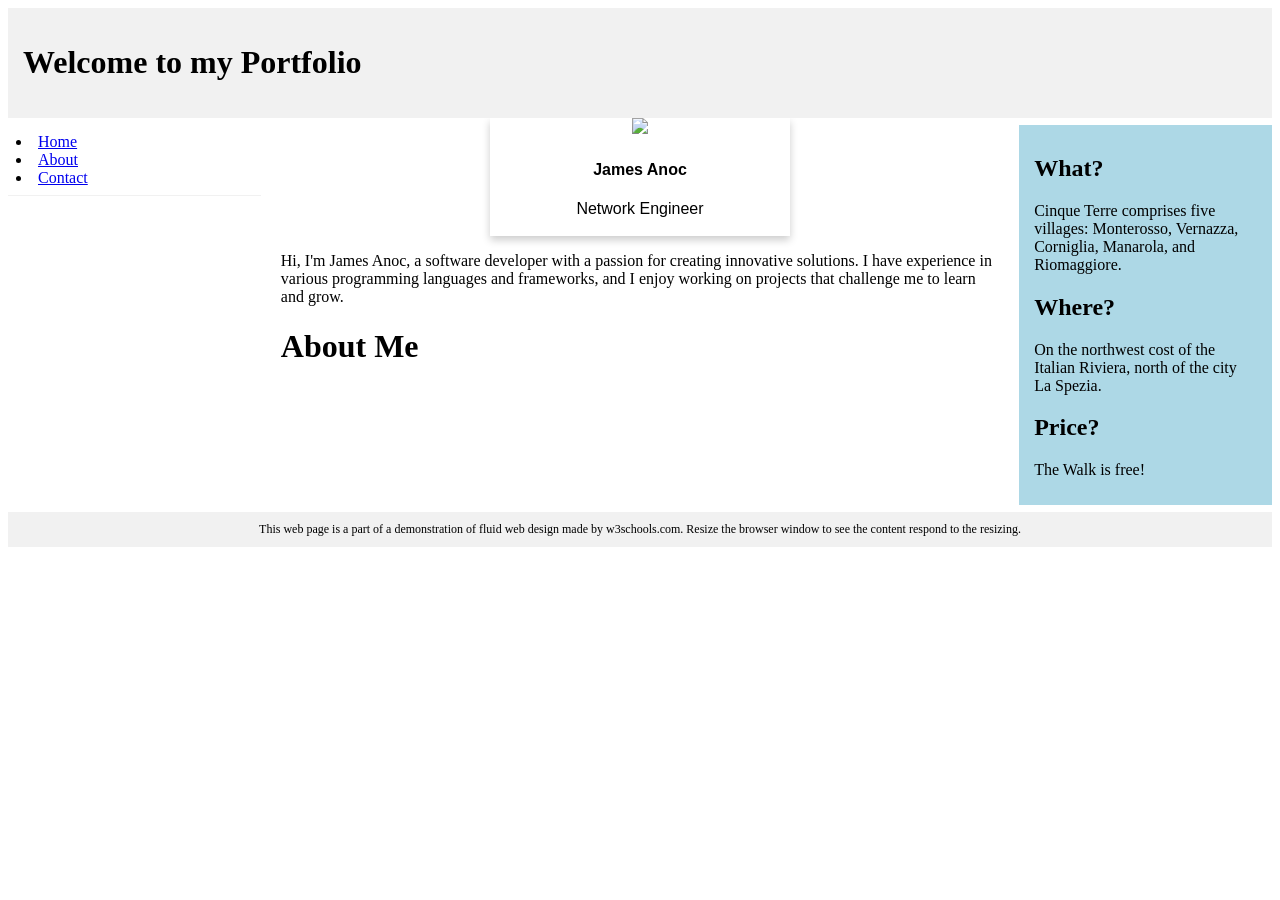
==== index.html @ 73a14f1a "add portfolio" ====
<!DOCTYPE html>
<html lang="en">
<head>
    <meta charset="UTF-8">
    <meta name="viewport" content="width=device-width, initial-scale=1.0">
    <title>James Anoc Portfolio</title>
    <link rel="stylesheet" href="style.css">
</head>
<body>
</head>
<body style="font-family:Verdana;">

<div style="background-color:#f1f1f1;padding:15px;">
  <h1>Welcome to my Portfolio</h1>
</div>

<div style="overflow:auto">
  <div class="menu">
    <div class="menuitem">
      <li><a href="/home.html">Home</a></li>
      <li><a href="/about.html">About</a></li>
      <li><a href="/contact.html">Contact</a></li>
    </div>
   
  </div>

  <div class="main">
    <div class="card">
      <img src="https://static.vecteezy.com/system/resources/previews/026/631/405/non_2x/human-icon-symbol-design-illustration-vector.jpg" style="width:50%">
    <div class="container">
        <h4><b>James Anoc</b></h4> 
    <p>Network Engineer</p>
    </div>
  </div>
    <p>Hi, I'm James Anoc, a software developer with a passion for creating innovative solutions. I have experience in various programming languages and frameworks, and I enjoy working on projects that challenge me to learn and grow.</p>
    <h1>About Me</h1>
  </div>

  

  <div class="right">
    <h2>What?</h2>
    <p>Cinque Terre comprises five villages: Monterosso, Vernazza, Corniglia, Manarola, and Riomaggiore.</p>
    <h2>Where?</h2>
    <p>On the northwest cost of the Italian Riviera, north of the city La Spezia.</p>
    <h2>Price?</h2>
    <p>The Walk is free!</p>
  </div>
</div>


<div style="background-color:#f1f1f1;text-align:center;padding:10px;margin-top:7px;font-size:12px;"> This web page is a part of a demonstration of fluid web design made by w3schools.com. Resize the browser window to see the content respond to the resizing.</div>

</body>

</body>
</html>
---- style.css ----
* {
  box-sizing: border-box;
}
.menu {
  float: left;
  width: 20%;
}
.menuitem {
  padding: 8px;
  margin-top: 7px;
  border-bottom: 1px solid #f1f1f1;
  text-decoration-color: black

}
.main {
  float: left;
  width: 60%;
  padding: 0 20px;
  overflow: hidden;
}
.right {
  background-color: lightblue;
  float: left;
  width: 20%;
  padding: 10px 15px;
  position: relative;
  margin-top: 7px;
}

.card {
  box-shadow: 0 4px 8px 0 rgba(0, 0, 0, 0.2);
  max-width: 300px;
  margin: auto;
  text-align: center;
  font-family: arial;
}
.card:hover {
  box-shadow: 0 8px 16px 0 rgba(0,0,0,0.2);
}

.container {
  padding: 2px 16px;
}

@media only screen and (max-width:800px) {
  /* For tablets: */
  .main {
    width: 80%;
    padding: 0;
  }
  .right {
    width: 100%;
  }
}
@media only screen and (max-width:500px) {
  /* For mobile phones: */
  .menu, .main, .right {
    width: 100%;
  }
}
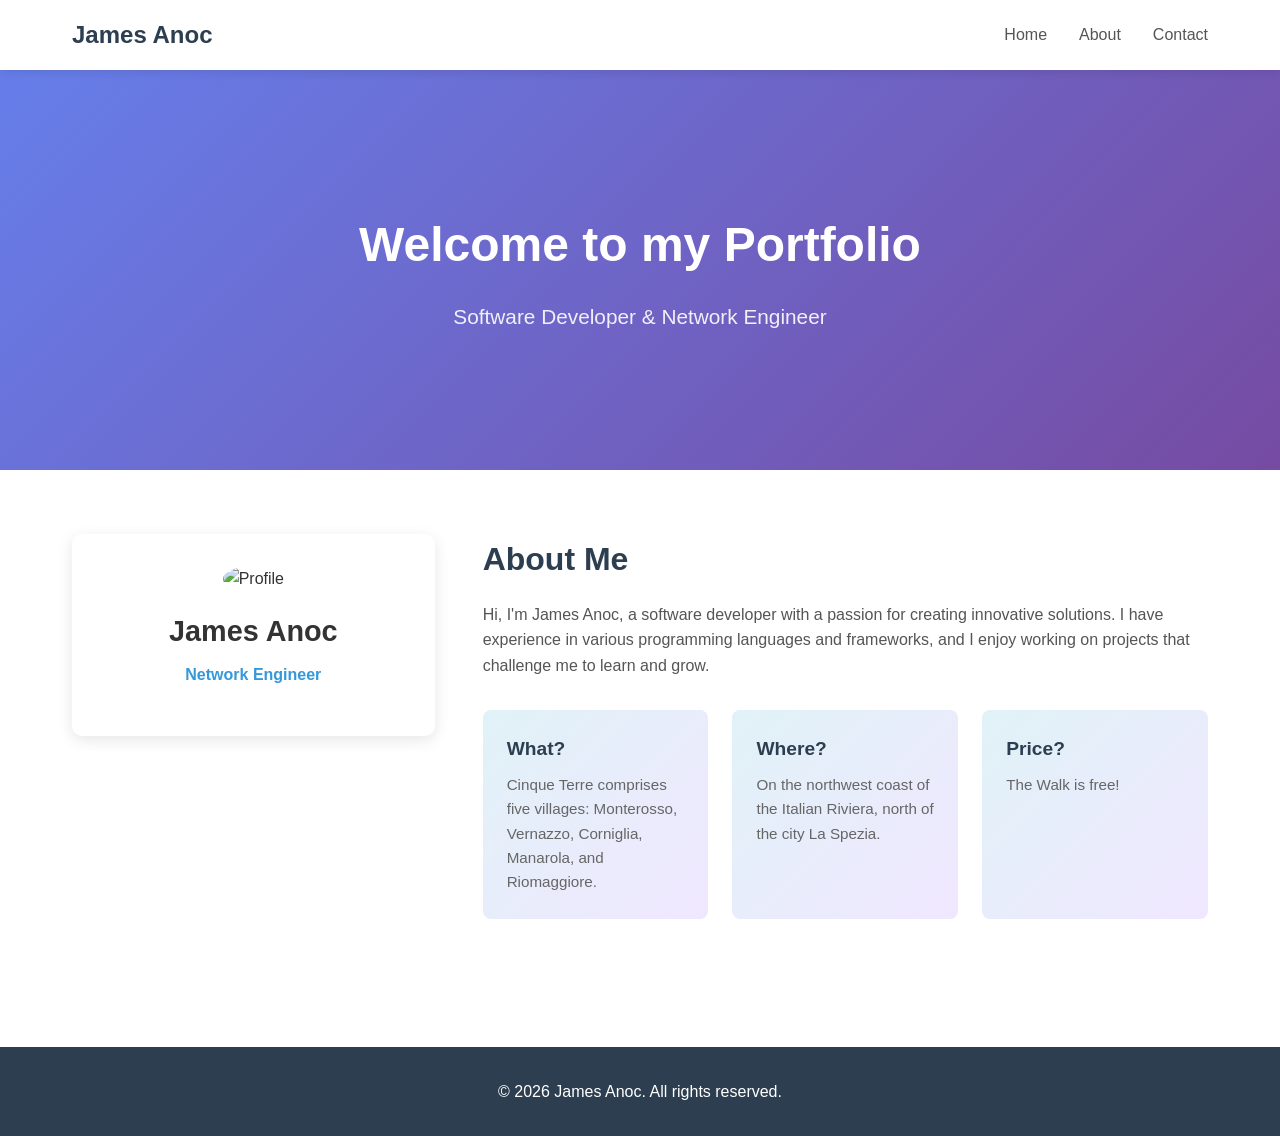
==== commit bd6692e6: "add features" ====
--- a/index.html
+++ b/index.html
@@ -3,53 +3,63 @@
 <head>
     <meta charset="UTF-8">
     <meta name="viewport" content="width=device-width, initial-scale=1.0">
-    <title>James Anoc Portfolio</title>
-    <link rel="stylesheet" href="style.css">
+    <title>James Anoc - Portfolio</title>
+    <link rel="stylesheet" href="./styles/style.css">
 </head>
 <body>
-</head>
-<body style="font-family:Verdana;">
-
-<div style="background-color:#f1f1f1;padding:15px;">
-  <h1>Welcome to my Portfolio</h1>
-</div>
-
-<div style="overflow:auto">
-  <div class="menu">
-    <div class="menuitem">
-      <li><a href="/home.html">Home</a></li>
-      <li><a href="/about.html">About</a></li>
-      <li><a href="/contact.html">Contact</a></li>
-    </div>
-   
-  </div>
-
-  <div class="main">
-    <div class="card">
-      <img src="https://static.vecteezy.com/system/resources/previews/026/631/405/non_2x/human-icon-symbol-design-illustration-vector.jpg" style="width:50%">
-    <div class="container">
-        <h4><b>James Anoc</b></h4> 
-    <p>Network Engineer</p>
-    </div>
-  </div>
-    <p>Hi, I'm James Anoc, a software developer with a passion for creating innovative solutions. I have experience in various programming languages and frameworks, and I enjoy working on projects that challenge me to learn and grow.</p>
-    <h1>About Me</h1>
-  </div>
-
-  
-
-  <div class="right">
-    <h2>What?</h2>
-    <p>Cinque Terre comprises five villages: Monterosso, Vernazza, Corniglia, Manarola, and Riomaggiore.</p>
-    <h2>Where?</h2>
-    <p>On the northwest cost of the Italian Riviera, north of the city La Spezia.</p>
-    <h2>Price?</h2>
-    <p>The Walk is free!</p>
-  </div>
-</div>
+    <nav class="navbar">
 
 
-<div style="background-color:#f1f1f1;text-align:center;padding:10px;margin-top:7px;font-size:12px;"> This web page is a part of a demonstration of fluid web design made by w3schools.com. Resize the browser window to see the content respond to the resizing.</div>
+        <div class="nav-container">
+            <div class="logo">James Anoc</div>
+            <ul class="nav-menu">
+                <li><a href="#home" class="nav-link">Home</a></li>
+                <li><a href="#about" class="nav-link">About</a></li>
+                <li><a href="#contact" class="nav-link">Contact</a></li>
+            </ul>
+        </div>
+    </nav>
+
+    <section id="home" class="hero">
+        <div class="hero-content">
+            <h1>Welcome to my Portfolio</h1>
+            <p>Software Developer & Network Engineer</p>
+        </div>
+    </section>
+
+    <section id="about" class="about">
+        <div class="container">
+            <div class="profile-card">
+                <img src="https://static.vecteezy.com/system/resources/previews/026/631/405/non_2x/human-icon-symbol-design-illustration-vector.jpg" alt="Profile">
+                <h2>James Anoc</h2>
+                <p class="role">Network Engineer</p>
+            </div>
+            <div class="about-content">
+                <h2>About Me</h2>
+                <p>Hi, I'm James Anoc, a software developer with a passion for creating innovative solutions. I have experience in various programming languages and frameworks, and I enjoy working on projects that challenge me to learn and grow.</p>
+                <div class="info-grid">
+                    <div class="info-box">
+                        <h3>What?</h3>
+                        <p>Cinque Terre comprises five villages: Monterosso, Vernazzo, Corniglia, Manarola, and Riomaggiore.</p>
+                    </div>
+                    <div class="info-box">
+                        <h3>Where?</h3>
+                        <p>On the northwest coast of the Italian Riviera, north of the city La Spezia.</p>
+                    </div>
+                    <div class="info-box">
+                        <h3>Price?</h3>
+                        <p>The Walk is free!</p>
+                    </div>
+                </div>
+            </div>
+        </div>
+    </section>
+
+    <footer id="contact">
+        <p>&copy; 2026 James Anoc. All rights reserved.</p>
+    </footer>
+
+    <script src="./script.js"></script>
 
 </body>
 
--- a/styles/style.css
+++ b/styles/style.css
@@ -0,0 +1,209 @@
+* {
+  margin: 0;
+  padding: 0;
+  box-sizing: border-box;
+}
+
+body {
+  font-family: -apple-system, BlinkMacSystemFont, 'Segoe UI', Roboto, Oxygen, Ubuntu, Cantarell, sans-serif;
+  line-height: 1.6;
+  color: #333;
+}
+
+.navbar {
+  background: #fff;
+  box-shadow: 0 2px 10px rgba(0, 0, 0, 0.1);
+  position: sticky;
+  top: 0;
+  z-index: 100;
+}
+
+.nav-container {
+  max-width: 1200px;
+  margin: 0 auto;
+  display: flex;
+  justify-content: space-between;
+  align-items: center;
+  padding: 1rem 2rem;
+}
+
+.logo {
+  font-size: 1.5rem;
+  font-weight: 700;
+  color: #2c3e50;
+}
+
+.nav-menu {
+  display: flex;
+  list-style: none;
+  gap: 2rem;
+}
+
+.nav-link {
+  text-decoration: none;
+  color: #555;
+  font-weight: 500;
+  transition: color 0.3s ease;
+}
+
+.nav-link:hover {
+  color: #3498db;
+}
+
+.hero {
+  background: linear-gradient(135deg, #667eea 0%, #764ba2 100%);
+  color: white;
+  padding: 6rem 2rem;
+  text-align: center;
+  min-height: 400px;
+  display: flex;
+  align-items: center;
+  justify-content: center;
+}
+
+.hero-content h1 {
+  font-size: 3rem;
+  margin-bottom: 1rem;
+}
+
+.hero-content p {
+  font-size: 1.3rem;
+  opacity: 0.9;
+}
+
+.container {
+  max-width: 1200px;
+  margin: 0 auto;
+  padding: 0 2rem;
+}
+
+.about {
+  padding: 4rem 2rem;
+}
+
+.about .container {
+  display: grid;
+  grid-template-columns: 1fr 2fr;
+  gap: 3rem;
+  align-items: start;
+}
+
+.profile-card {
+  background: white;
+  border-radius: 10px;
+  padding: 2rem;
+  text-align: center;
+  box-shadow: 0 4px 15px rgba(0, 0, 0, 0.1);
+}
+
+.profile-card img {
+  width: 150px;
+  height: 150px;
+  border-radius: 50%;
+  margin-bottom: 1rem;
+  object-fit: cover;
+}
+
+.profile-card h2 {
+  font-size: 1.8rem;
+  margin-bottom: 0.5rem;
+}
+
+.profile-card .role {
+  color: #3498db;
+  font-weight: 600;
+  margin-bottom: 1rem;
+}
+
+.about-content h2 {
+  font-size: 2rem;
+  margin-bottom: 1rem;
+  color: #2c3e50;
+}
+
+.about-content > p {
+  margin-bottom: 2rem;
+  color: #555;
+}
+
+.info-grid {
+  display: grid;
+  grid-template-columns: repeat(auto-fit, minmax(200px, 1fr));
+  gap: 1.5rem;
+}
+
+.info-box {
+  background: linear-gradient(135deg, #e0f2f7 0%, #f0e7ff 100%);
+  padding: 1.5rem;
+  border-radius: 8px;
+  transition: transform 0.3s ease, box-shadow 0.3s ease;
+}
+
+.info-box:hover {
+  transform: translateY(-5px);
+  box-shadow: 0 8px 20px rgba(0, 0, 0, 0.1);
+}
+
+.info-box h3 {
+  font-size: 1.2rem;
+  margin-bottom: 0.5rem;
+  color: #2c3e50;
+}
+
+.info-box p {
+  color: #666;
+  font-size: 0.95rem;
+}
+
+footer {
+  background: #2c3e50;
+  color: white;
+  text-align: center;
+  padding: 2rem;
+  margin-top: 4rem;
+}
+
+@media (max-width: 768px) {
+  .nav-menu {
+    gap: 1rem;
+  }
+
+  .hero-content h1 {
+    font-size: 2rem;
+  }
+
+  .hero-content p {
+    font-size: 1.1rem;
+  }
+
+  .about .container {
+    grid-template-columns: 1fr;
+  }
+
+  .about-content h2 {
+    font-size: 1.5rem;
+  }
+}
+
+@media (max-width: 480px) {
+  .nav-container {
+    padding: 1rem;
+  }
+
+  .logo {
+    font-size: 1.2rem;
+  }
+
+  .nav-menu {
+    gap: 0.5rem;
+    font-size: 0.9rem;
+  }
+
+  .hero {
+    padding: 3rem 1rem;
+  }
+
+  .hero-content h1 {
+    font-size: 1.5rem;
+  }
+}
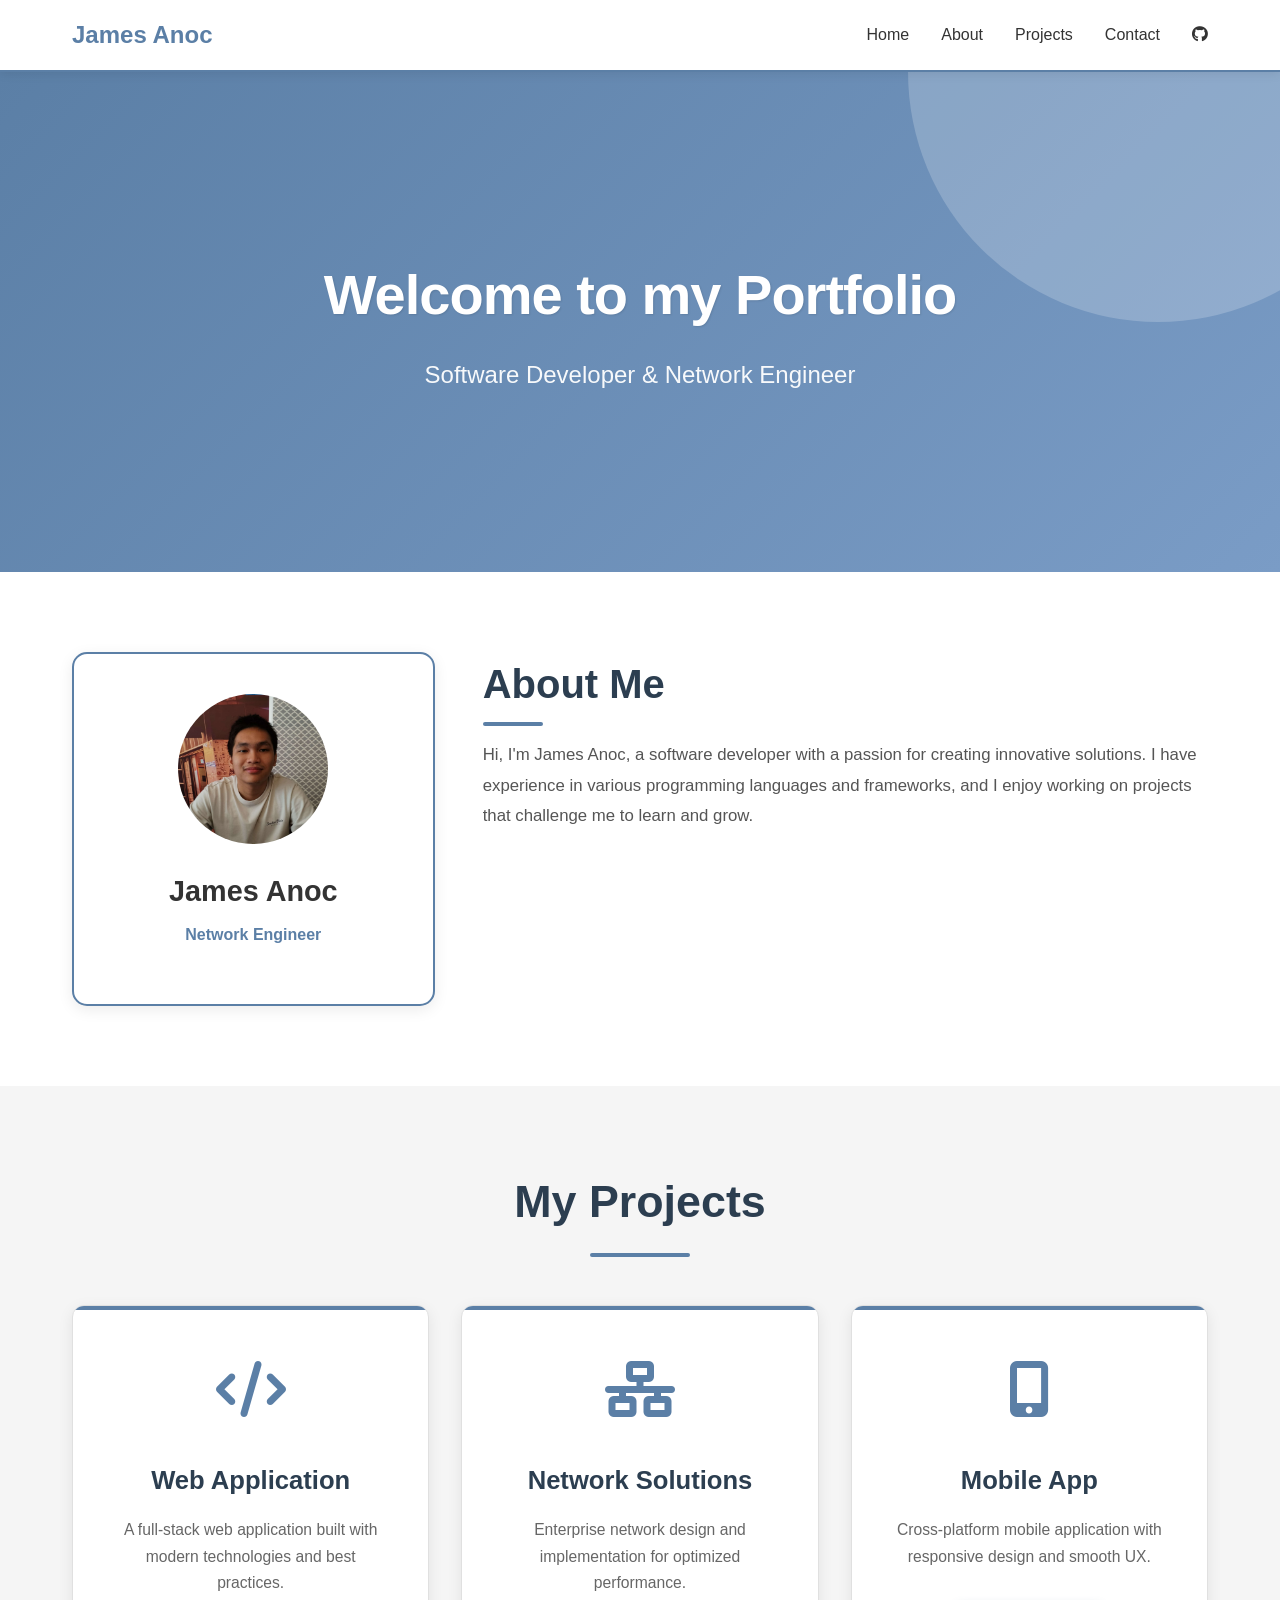
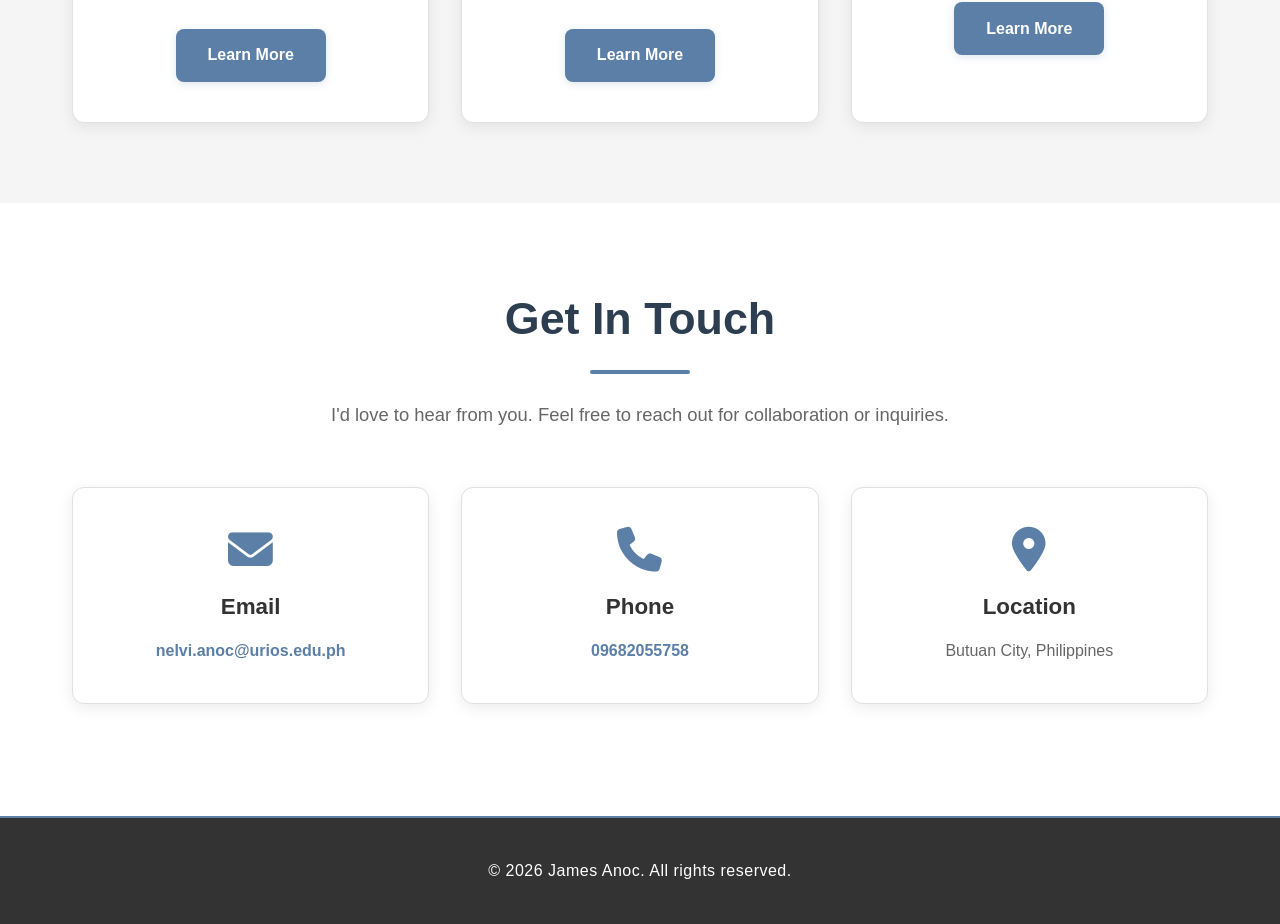
==== commit d25d2670: "add pages content" ====
--- a/index.html
+++ b/index.html
@@ -5,6 +5,7 @@
     <meta name="viewport" content="width=device-width, initial-scale=1.0">
     <title>James Anoc - Portfolio</title>
     <link rel="stylesheet" href="./styles/style.css">
+    <link rel="stylesheet" href="https://cdnjs.cloudflare.com/ajax/libs/font-awesome/6.4.0/css/all.min.css">
 </head>
 <body>
     <nav class="navbar">
@@ -15,7 +16,9 @@
             <ul class="nav-menu">
                 <li><a href="#home" class="nav-link">Home</a></li>
                 <li><a href="#about" class="nav-link">About</a></li>
+                <li><a href="#projects" class="nav-link">Projects</a></li>
                 <li><a href="#contact" class="nav-link">Contact</a></li>
+                <li><a href="https://github.com/Ddunkin1" class="nav-link" target="_blank"><i class="fab fa-github"></i></a></li>
             </ul>
         </div>
     </nav>
@@ -30,32 +33,74 @@
     <section id="about" class="about">
         <div class="container">
             <div class="profile-card">
-                <img src="https://static.vecteezy.com/system/resources/previews/026/631/405/non_2x/human-icon-symbol-design-illustration-vector.jpg" alt="Profile">
+                <img src="/images/profile.jpg" alt="Profile">
                 <h2>James Anoc</h2>
                 <p class="role">Network Engineer</p>
             </div>
             <div class="about-content">
                 <h2>About Me</h2>
                 <p>Hi, I'm James Anoc, a software developer with a passion for creating innovative solutions. I have experience in various programming languages and frameworks, and I enjoy working on projects that challenge me to learn and grow.</p>
-                <div class="info-grid">
-                    <div class="info-box">
-                        <h3>What?</h3>
-                        <p>Cinque Terre comprises five villages: Monterosso, Vernazzo, Corniglia, Manarola, and Riomaggiore.</p>
+            </div>
+        </div>
+    </section>
+
+    <section id="projects" class="projects">
+        <div class="container">
+            <h2>My Projects</h2>
+            <div class="projects-grid">
+                <div class="project-card">
+                    <div class="project-icon">
+                        <i class="fas fa-code"></i>
                     </div>
-                    <div class="info-box">
-                        <h3>Where?</h3>
-                        <p>On the northwest coast of the Italian Riviera, north of the city La Spezia.</p>
+                    <h3>Web Application</h3>
+                    <p>A full-stack web application built with modern technologies and best practices.</p>
+                    <a href="#" class="project-link">Learn More</a>
+                </div>
+                <div class="project-card">
+                    <div class="project-icon">
+                        <i class="fas fa-network-wired"></i>
                     </div>
-                    <div class="info-box">
-                        <h3>Price?</h3>
-                        <p>The Walk is free!</p>
+                    <h3>Network Solutions</h3>
+                    <p>Enterprise network design and implementation for optimized performance.</p>
+                    <a href="#" class="project-link">Learn More</a>
+                </div>
+                <div class="project-card">
+                    <div class="project-icon">
+                        <i class="fas fa-mobile-alt"></i>
                     </div>
+                    <h3>Mobile App</h3>
+                    <p>Cross-platform mobile application with responsive design and smooth UX.</p>
+                    <a href="#" class="project-link">Learn More</a>
                 </div>
             </div>
         </div>
     </section>
 
-    <footer id="contact">
+    <section id="contact" class="contact">
+        <div class="container">
+            <h2>Get In Touch</h2>
+            <p>I'd love to hear from you. Feel free to reach out for collaboration or inquiries.</p>
+            <div class="contact-info">
+                <div class="contact-item">
+                    <i class="fas fa-envelope"></i>
+                    <h3>Email</h3>
+                    <p><a href="mailto:james@example.com">nelvi.anoc@urios.edu.ph</a></p>
+                </div>
+                <div class="contact-item">
+                    <i class="fas fa-phone"></i>
+                    <h3>Phone</h3>
+                    <p><a href="tel:+1234567890">09682055758</a></p>
+                </div>
+                <div class="contact-item">
+                    <i class="fas fa-map-marker-alt"></i>
+                    <h3>Location</h3>
+                    <p>Butuan City, Philippines</p>
+                </div>
+            </div>
+        </div>
+    </section>
+
+    <footer>
         <p>&copy; 2026 James Anoc. All rights reserved.</p>
     </footer>
 
--- a/styles/style.css
+++ b/styles/style.css
@@ -12,10 +12,11 @@
 
 .navbar {
   background: #fff;
-  box-shadow: 0 2px 10px rgba(0, 0, 0, 0.1);
+  box-shadow: 0 2px 10px rgba(0, 0, 0, 0.08);
   position: sticky;
   top: 0;
   z-index: 100;
+  border-bottom: 2px solid #5B7FA6;
 }
 
 .nav-container {
@@ -30,7 +31,8 @@
 .logo {
   font-size: 1.5rem;
   font-weight: 700;
-  color: #2c3e50;
+  color: #5B7FA6;
+  text-shadow: none;
 }
 
 .nav-menu {
@@ -41,34 +43,90 @@
 
 .nav-link {
   text-decoration: none;
-  color: #555;
+  color: #333;
   font-weight: 500;
   transition: color 0.3s ease;
+  position: relative;
+}
+
+.nav-link::after {
+  content: '';
+  position: absolute;
+  bottom: -5px;
+  left: 0;
+  width: 0;
+  height: 2px;
+  background: #5B7FA6;
+  transition: width 0.3s ease;
 }
 
 .nav-link:hover {
-  color: #3498db;
+  color: #5B7FA6;
+}
+
+.nav-link:hover::after {
+  width: 100%;
 }
 
 .hero {
-  background: linear-gradient(135deg, #667eea 0%, #764ba2 100%);
-  color: white;
-  padding: 6rem 2rem;
-  text-align: center;
-  min-height: 400px;
+  background: linear-gradient(135deg, #5B7FA6 0%, #7A9CC6 100%);
+  color: #fff;
+  padding: 8rem 2rem;
+  text-align: center;
+  min-height: 500px;
   display: flex;
   align-items: center;
   justify-content: center;
+  position: relative;
+  overflow: hidden;
+}
+
+.hero::before {
+  content: '';
+  position: absolute;
+  top: -50%;
+  right: -10%;
+  width: 500px;
+  height: 500px;
+  background: rgba(255, 255, 255, 0.2);
+  border-radius: 50%;
+  animation: float 6s ease-in-out infinite;
+}
+
+@keyframes float {
+  0%, 100% { transform: translateY(0px); }
+  50% { transform: translateY(20px); }
+}
+
+.hero-content {
+  position: relative;
+  z-index: 1;
+  animation: slideUp 0.8s ease-out;
+}
+
+@keyframes slideUp {
+  from {
+    opacity: 0;
+    transform: translateY(30px);
+  }
+  to {
+    opacity: 1;
+    transform: translateY(0);
+  }
 }
 
 .hero-content h1 {
-  font-size: 3rem;
-  margin-bottom: 1rem;
+  font-size: 3.5rem;
+  margin-bottom: 1rem;
+  font-weight: 800;
+  letter-spacing: -1px;
+  text-shadow: 1px 1px 2px rgba(0,0,0,0.1);
 }
 
 .hero-content p {
-  font-size: 1.3rem;
-  opacity: 0.9;
+  font-size: 1.5rem;
+  opacity: 0.95;
+  font-weight: 300;
 }
 
 .container {
@@ -78,7 +136,8 @@
 }
 
 .about {
-  padding: 4rem 2rem;
+  padding: 5rem 2rem;
+  background: #fff;
 }
 
 .about .container {
@@ -89,11 +148,13 @@
 }
 
 .profile-card {
-  background: white;
-  border-radius: 10px;
-  padding: 2rem;
-  text-align: center;
-  box-shadow: 0 4px 15px rgba(0, 0, 0, 0.1);
+  background: #fff;
+  border-radius: 15px;
+  padding: 2.5rem;
+  text-align: center;
+  box-shadow: 0 4px 15px rgba(0, 0, 0, 0.08);
+  border: 2px solid #5B7FA6;
+  transition: none;
 }
 
 .profile-card img {
@@ -110,57 +171,217 @@
 }
 
 .profile-card .role {
-  color: #3498db;
+  color: #5B7FA6;
   font-weight: 600;
   margin-bottom: 1rem;
 }
 
 .about-content h2 {
-  font-size: 2rem;
-  margin-bottom: 1rem;
+  font-size: 2.5rem;
+  margin-bottom: 1.5rem;
   color: #2c3e50;
+  position: relative;
+  display: inline-block;
+}
+
+.about-content h2::after {
+  content: '';
+  position: absolute;
+  bottom: -10px;
+  left: 0;
+  width: 60px;
+  height: 4px;
+  background: #5B7FA6;
+  border-radius: 2px;
 }
 
 .about-content > p {
   margin-bottom: 2rem;
   color: #555;
-}
-
-.info-grid {
+  font-size: 1.05rem;
+  line-height: 1.8;
+}
+
+
+.projects {
+  padding: 5rem 2rem;
+  background: #f5f5f5;
+}
+
+.projects > .container {
+  max-width: 1200px;
+  margin: 0 auto;
+}
+
+.projects h2 {
+  text-align: center;
+  font-size: 2.8rem;
+  margin-bottom: 1rem;
+  color: #2c3e50;
+  position: relative;
+}
+
+.projects h2::after {
+  content: '';
+  display: block;
+  width: 100px;
+  height: 4px;
+  background: #5B7FA6;
+  margin: 1rem auto 3rem;
+  border-radius: 2px;
+}
+
+.projects-grid {
   display: grid;
-  grid-template-columns: repeat(auto-fit, minmax(200px, 1fr));
-  gap: 1.5rem;
-}
-
-.info-box {
-  background: linear-gradient(135deg, #e0f2f7 0%, #f0e7ff 100%);
-  padding: 1.5rem;
+  grid-template-columns: repeat(auto-fit, minmax(280px, 1fr));
+  gap: 2rem;
+}
+
+.project-card {
+  background: white;
+  border-radius: 12px;
+  padding: 2.5rem;
+  box-shadow: 0 4px 15px rgba(0, 0, 0, 0.08);
+  transition: none;
+  text-align: center;
+  border: 1px solid #e0e0e0;
+  position: relative;
+  overflow: hidden;
+}
+
+.project-card::before {
+  content: '';
+  position: absolute;
+  top: 0;
+  left: 0;
+  right: 0;
+  height: 4px;
+  background: #5B7FA6;
+}
+
+.project-icon {
+  font-size: 3.5rem;
+  color: #5B7FA6;
+  margin-bottom: 1.5rem;
+  transition: none;
+}
+
+.project-card h3 {
+  font-size: 1.6rem;
+  margin-bottom: 1rem;
+  color: #2c3e50;
+  font-weight: 700;
+}
+
+.project-card p {
+  color: #666;
+  margin-bottom: 2rem;
+  font-size: 0.98rem;
+  line-height: 1.7;
+}
+
+.project-link {
+  display: inline-block;
+  background: #5B7FA6;
+  color: #fff;
+  padding: 0.85rem 2rem;
   border-radius: 8px;
-  transition: transform 0.3s ease, box-shadow 0.3s ease;
-}
-
-.info-box:hover {
-  transform: translateY(-5px);
-  box-shadow: 0 8px 20px rgba(0, 0, 0, 0.1);
-}
-
-.info-box h3 {
-  font-size: 1.2rem;
-  margin-bottom: 0.5rem;
+  text-decoration: none;
+  transition: none;
+  font-weight: 600;
+  box-shadow: 0 2px 8px rgba(91, 127, 166, 0.2);
+}
+
+.contact {
+  padding: 5rem 2rem;
+  background: #fff;
+}
+
+.contact > .container {
+  max-width: 1200px;
+  margin: 0 auto;
+  text-align: center;
+}
+
+.contact h2 {
+  font-size: 2.8rem;
+  margin-bottom: 1rem;
   color: #2c3e50;
-}
-
-.info-box p {
+  position: relative;
+}
+
+.contact h2::after {
+  content: '';
+  display: block;
+  width: 100px;
+  height: 4px;
+  background: #5B7FA6;
+  margin: 1rem auto 1.5rem;
+  border-radius: 2px;
+}
+
+.contact > .container > p {
+  font-size: 1.15rem;
   color: #666;
-  font-size: 0.95rem;
+  margin-bottom: 3.5rem;
+  line-height: 1.8;
+}
+
+.contact-info {
+  display: grid;
+  grid-template-columns: repeat(auto-fit, minmax(250px, 1fr));
+  gap: 2rem;
+  margin-bottom: 2rem;
+}
+
+.contact-item {
+  padding: 2.5rem;
+  background: #fff;
+  border-radius: 12px;
+  transition: none;
+  box-shadow: 0 4px 15px rgba(0, 0, 0, 0.08);
+  color: #333;
+  border: 1px solid #e0e0e0;
+}
+
+.contact-item i {
+  font-size: 2.8rem;
+  color: #5B7FA6;
+  margin-bottom: 1rem;
+}
+
+.contact-item h3 {
+  font-size: 1.4rem;
+  margin-bottom: 0.8rem;
+  color: #333;
+  font-weight: 700;
+}
+
+.contact-item p {
+  color: #666;
+}
+
+.contact-item a {
+  color: #5B7FA6;
+  text-decoration: none;
+  transition: none;
+  font-weight: 600;
+}
+
+.contact-item a:hover {
+  opacity: 1;
+  text-decoration: underline;
 }
 
 footer {
-  background: #2c3e50;
-  color: white;
-  text-align: center;
-  padding: 2rem;
-  margin-top: 4rem;
+  background: #333;
+  color: #fff;
+  text-align: center;
+  padding: 2.5rem;
+  margin-top: 0;
+  font-weight: 500;
+  letter-spacing: 0.5px;
+  border-top: 2px solid #5B7FA6;
 }
 
 @media (max-width: 768px) {
@@ -183,6 +404,16 @@
   .about-content h2 {
     font-size: 1.5rem;
   }
+
+  .projects h2,
+  .contact h2 {
+    font-size: 2rem;
+  }
+
+  .projects-grid,
+  .contact-info {
+    grid-template-columns: 1fr;
+  }
 }
 
 @media (max-width: 480px) {
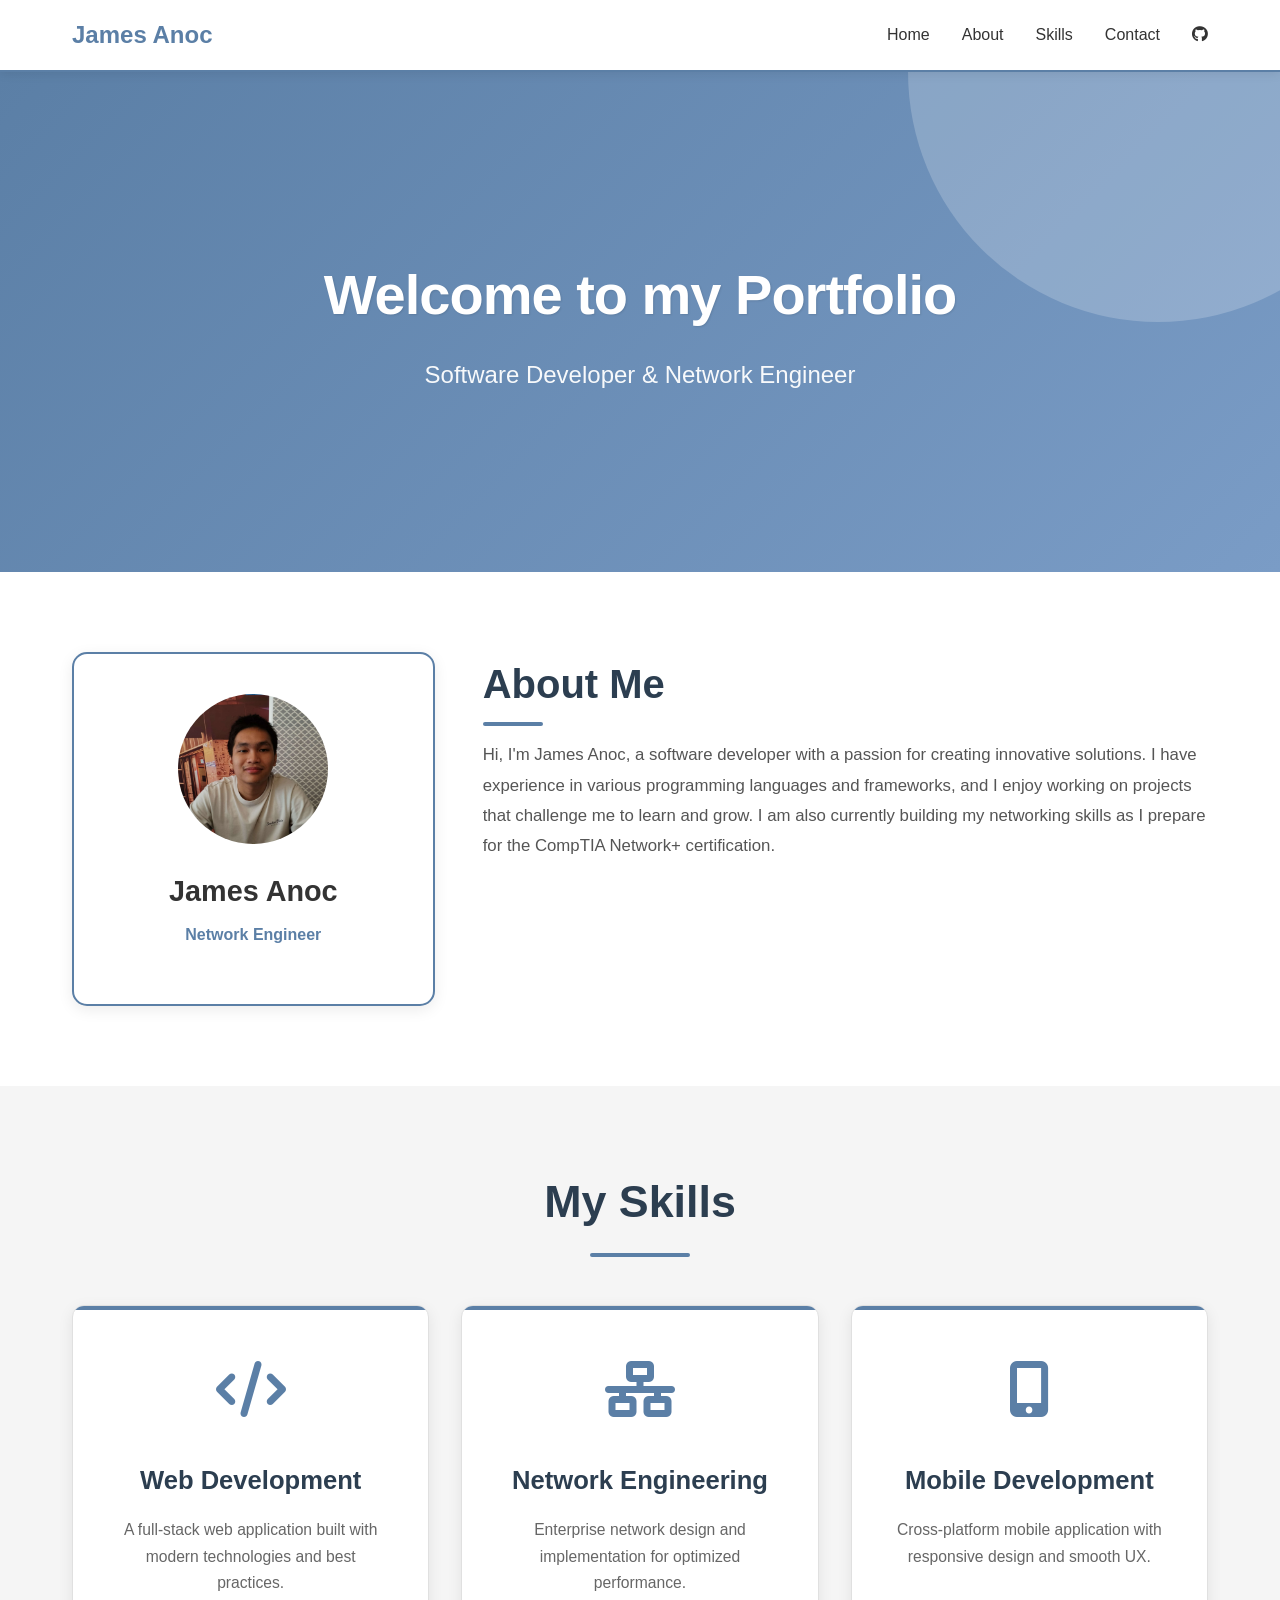
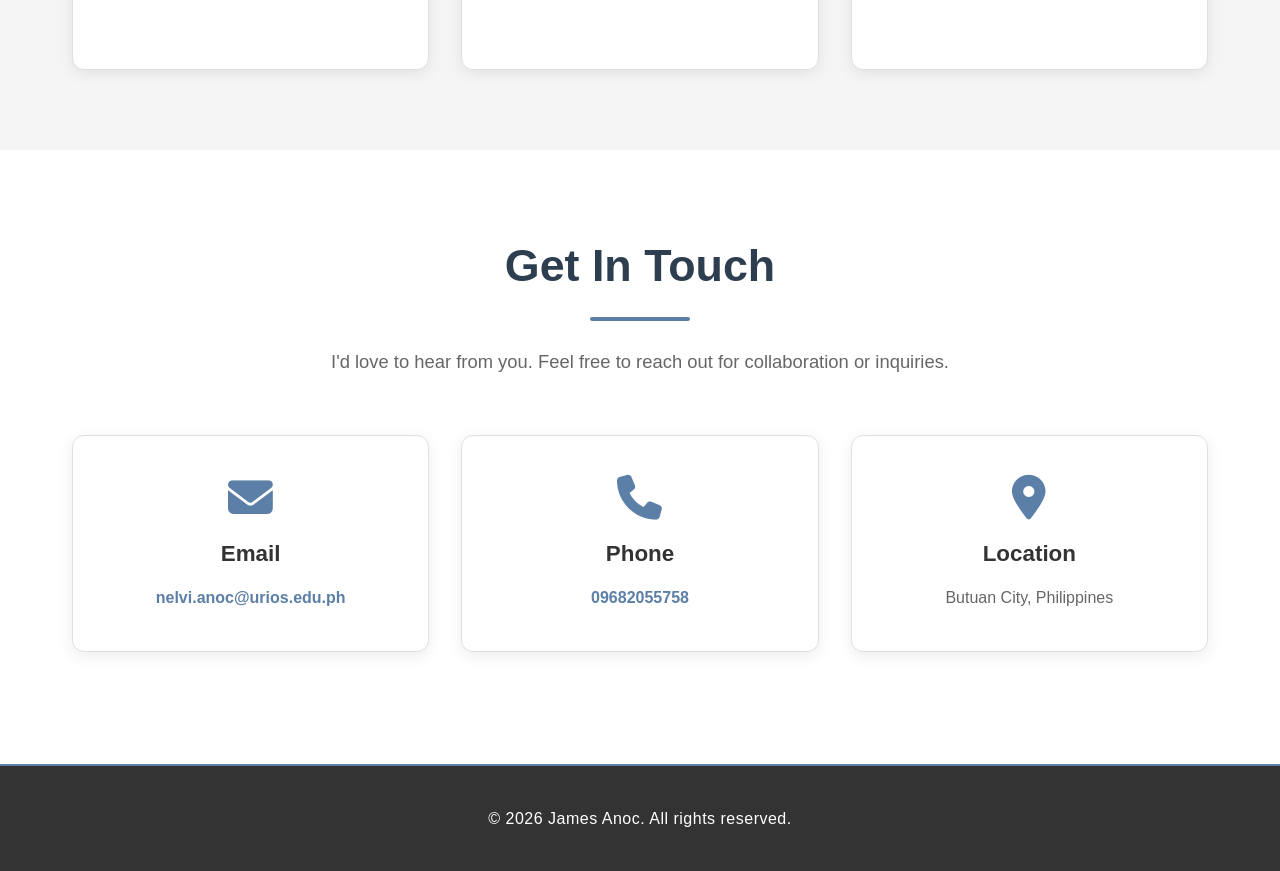
==== commit fe1fafa6: "add about page" ====
--- a/index.html
+++ b/index.html
@@ -8,15 +8,14 @@
     <link rel="stylesheet" href="https://cdnjs.cloudflare.com/ajax/libs/font-awesome/6.4.0/css/all.min.css">
 </head>
 <body>
-    <nav class="navbar">
-
+   <nav class="navbar">
 
         <div class="nav-container">
             <div class="logo">James Anoc</div>
             <ul class="nav-menu">
                 <li><a href="#home" class="nav-link">Home</a></li>
                 <li><a href="#about" class="nav-link">About</a></li>
-                <li><a href="#projects" class="nav-link">Projects</a></li>
+                <li><a href="#projects" class="nav-link">Skills</a></li>
                 <li><a href="#contact" class="nav-link">Contact</a></li>
                 <li><a href="https://github.com/Ddunkin1" class="nav-link" target="_blank"><i class="fab fa-github"></i></a></li>
             </ul>
@@ -39,38 +38,35 @@
             </div>
             <div class="about-content">
                 <h2>About Me</h2>
-                <p>Hi, I'm James Anoc, a software developer with a passion for creating innovative solutions. I have experience in various programming languages and frameworks, and I enjoy working on projects that challenge me to learn and grow.</p>
+                <p>Hi, I'm James Anoc, a software developer with a passion for creating innovative solutions. I have experience in various programming languages and frameworks, and I enjoy working on projects that challenge me to learn and grow. I am also currently building my networking skills as I prepare for the CompTIA Network+ certification.</p>
             </div>
         </div>
     </section>
 
     <section id="projects" class="projects">
         <div class="container">
-            <h2>My Projects</h2>
+            <h2>My Skills</h2>
             <div class="projects-grid">
                 <div class="project-card">
                     <div class="project-icon">
                         <i class="fas fa-code"></i>
                     </div>
-                    <h3>Web Application</h3>
+                    <h3>Web Development</h3>
                     <p>A full-stack web application built with modern technologies and best practices.</p>
-                    <a href="#" class="project-link">Learn More</a>
                 </div>
                 <div class="project-card">
                     <div class="project-icon">
                         <i class="fas fa-network-wired"></i>
                     </div>
-                    <h3>Network Solutions</h3>
+                    <h3>Network Engineering</h3>
                     <p>Enterprise network design and implementation for optimized performance.</p>
-                    <a href="#" class="project-link">Learn More</a>
                 </div>
                 <div class="project-card">
                     <div class="project-icon">
                         <i class="fas fa-mobile-alt"></i>
                     </div>
-                    <h3>Mobile App</h3>
+                    <h3>Mobile Development</h3>
                     <p>Cross-platform mobile application with responsive design and smooth UX.</p>
-                    <a href="#" class="project-link">Learn More</a>
                 </div>
             </div>
         </div>
